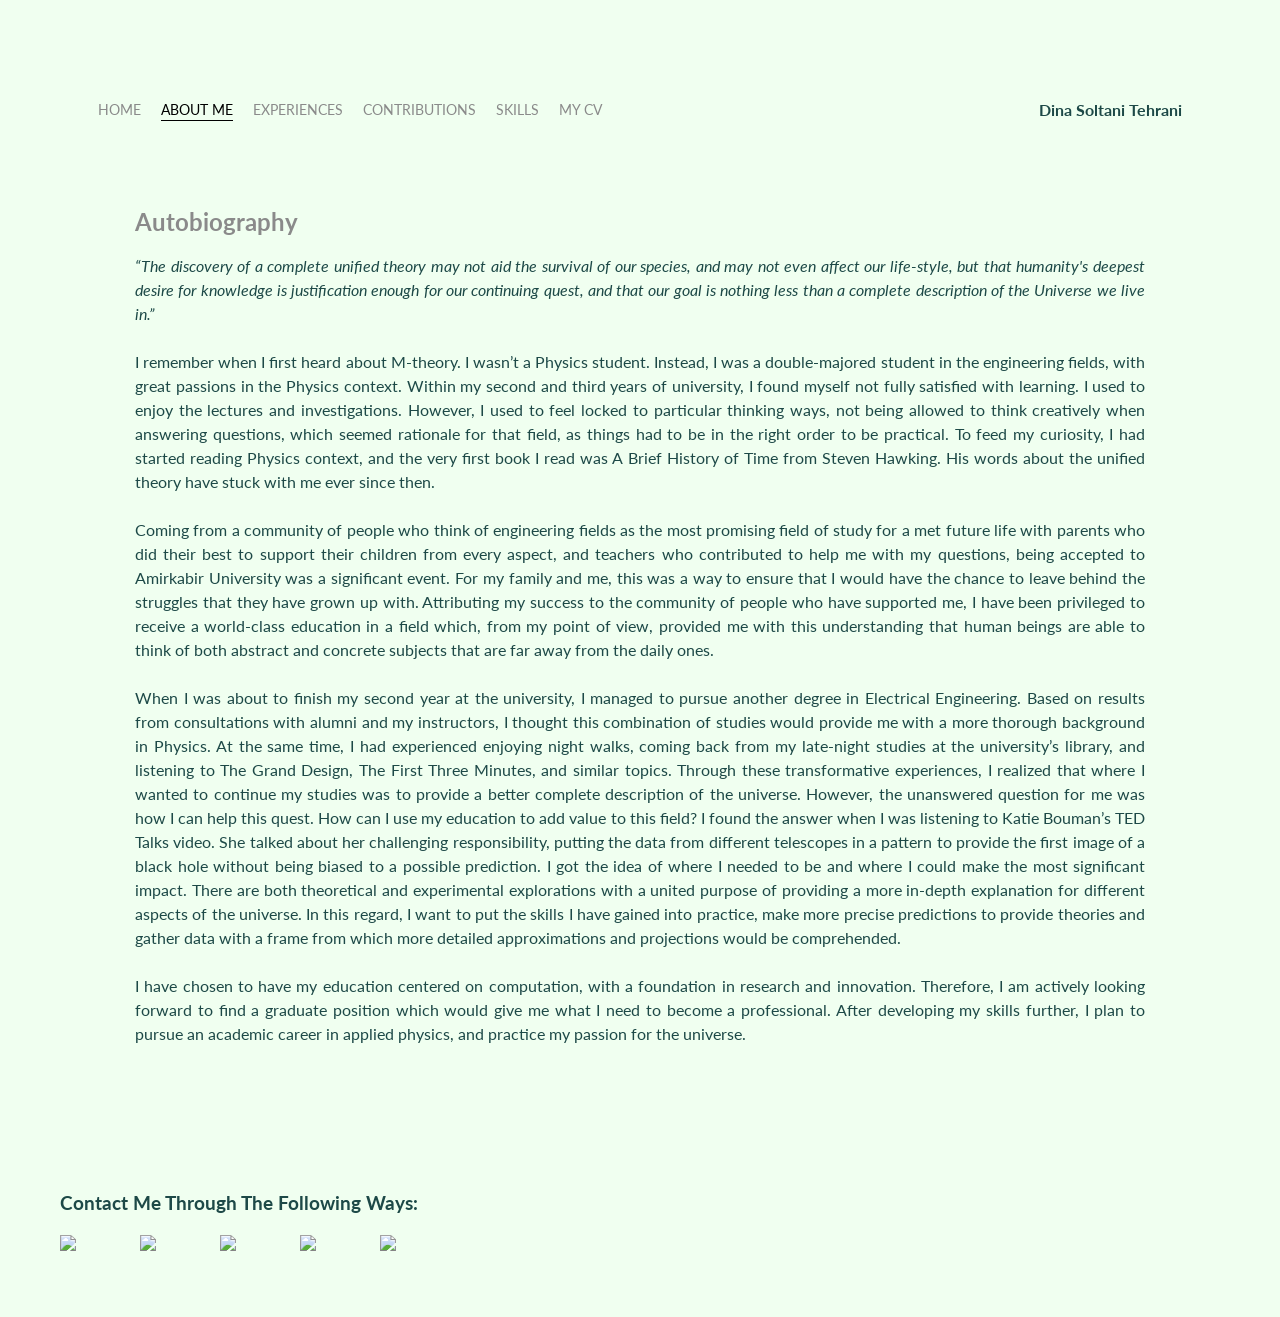
==== about.html @ 6b497a75 "Launching My Website" ====
<!DOCTYPE html>
<html lang="en">
  <head>
    <meta charset="UTF-8" />
    <title>About Me</title>
    <link
      href="https://fonts.googleapis.com/css?family=Lato"
      rel="stylesheet"
    />
    <link rel="stylesheet" href="styles.css" />
  </head>

  <body>
    <div class="container">
      <div class="nav-wrapper">
        <div class="left-side">
          <div class="nav-link-wrapper">
            <a href="index.html">Home</a>
          </div>

          <div class="nav-link-wrapper active-nav-link">
            <a href="about.html">About Me</a>
          </div>

          <div class="nav-link-wrapper">
            <a href="experiences.html">Experiences</a>
          </div>

          <div class="nav-link-wrapper">
            <a href="contributions.html">Contributions</a>
          </div>

          <div class="nav-link-wrapper">
            <a href="skills.html">Skills</a>
          </div>

          <div class="nav-link-wrapper">
            <a href="CV.pdf"> My CV</a>
          </div>
        </div>

        <div class="right-side">
          <div class="brand"><strong>Dina Soltani Tehrani</strong></div>
        </div>
      </div>

      <div class="content-wrapper">
        <div class="about-content-wrapper">
          <h2>Autobiography</h2>
          <p>
            <em>
              “The discovery of a complete unified theory may not aid the
              survival of our species, and may not even affect our life-style,
              but that humanity's deepest desire for knowledge is justification
              enough for our continuing quest, and that our goal is nothing less
              than a complete description of the Universe we live in.”</em
            >
            <br />
            <br />
            I remember when I first heard about M-theory. I wasn’t a Physics
            student. Instead, I was a double-majored student in the engineering
            fields, with great passions in the Physics context. Within my second
            and third years of university, I found myself not fully satisfied
            with learning. I used to enjoy the lectures and investigations.
            However, I used to feel locked to particular thinking ways, not
            being allowed to think creatively when answering questions, which
            seemed rationale for that field, as things had to be in the right
            order to be practical. To feed my curiosity, I had started reading
            Physics context, and the very first book I read was A Brief History
            of Time from Steven Hawking. His words about the unified theory have
            stuck with me ever since then. <br />
            <br />
            Coming from a community of people who think of engineering fields as
            the most promising field of study for a met future life with parents
            who did their best to support their children from every aspect, and
            teachers who contributed to help me with my questions, being
            accepted to Amirkabir University was a significant event. For my
            family and me, this was a way to ensure that I would have the chance
            to leave behind the struggles that they have grown up with.
            Attributing my success to the community of people who have supported
            me, I have been privileged to receive a world-class education in a
            field which, from my point of view, provided me with this
            understanding that human beings are able to think of both abstract
            and concrete subjects that are far away from the daily ones. <br />
            <br />
            When I was about to finish my second year at the university, I
            managed to pursue another degree in Electrical Engineering. Based on
            results from consultations with alumni and my instructors, I thought
            this combination of studies would provide me with a more thorough
            background in Physics. At the same time, I had experienced enjoying
            night walks, coming back from my late-night studies at the
            university’s library, and listening to The Grand Design, The First
            Three Minutes, and similar topics. Through these transformative
            experiences, I realized that where I wanted to continue my studies
            was to provide a better complete description of the universe.
            However, the unanswered question for me was how I can help this
            quest. How can I use my education to add value to this field? I
            found the answer when I was listening to Katie Bouman’s TED Talks
            video. She talked about her challenging responsibility, putting the
            data from different telescopes in a pattern to provide the first
            image of a black hole without being biased to a possible prediction.
            I got the idea of where I needed to be and where I could make the
            most significant impact. There are both theoretical and experimental
            explorations with a united purpose of providing a more in-depth
            explanation for different aspects of the universe. In this regard, I
            want to put the skills I have gained into practice, make more
            precise predictions to provide theories and gather data with a frame
            from which more detailed approximations and projections would be
            comprehended. <br />
            <br />
            I have chosen to have my education centered on computation, with a
            foundation in research and innovation. Therefore, I am actively
            looking forward to find a graduate position which would give me what
            I need to become a professional. After developing my skills further,
            I plan to pursue an academic career in applied physics, and practice
            my passion for the universe.
          </p>
        </div>
      </div>
    </div>
    <p><br /></p>
    <p><br /></p>
    <h3>Contact Me Through The Following Ways:</h3>

    <div class="contact">
      <a href="https://github.com/dinasoltani"
        ><img src="images/logos/github.png" height="40"
      /></a>
      <a href="https://www.linkedin.com/in/dina-soltani-t"
        ><img src="images/logos/linkedin.png" height="40"
      /></a>
      <a href="mailto:dsoltanit.w@gmail.com"
        ><img src="images/logos/email.png" height="40"
      /></a>
      <a href="https://github.com/dinasoltani"
        ><img src="images/logos/youtube.png" height="40"
      /></a>
      <a href="https://www.researchgate.net/profile/Dina-Soltani-Tehrani"
        ><img src="images/logos/rg.jpg" height="40"
      /></a>
    </div>
  </body>
</html>
---- styles.css ----
body {
  font-family: "Lato", sans-serif;
  font-size: medium;
  line-height: 150%;
  margin: 20px;
  padding: 40px;
  background-color: honeydew;
  text-align: justify;
  color: rgb(29, 73, 71);
}

body a {
  font-family: "Lato", sans-serif;
  color: black;
}

.article {
  display: grid;
  grid-template-columns: repeat(2, 700px);
  grid-gap: 50px;
}

.article img {
  width: 500px;
  height: 400px;
  object-fit: cover;
}

body h2 {
  color: #8a8a8a;
}

.container {
  display: grid;
  grid-template-columns: 1fr;
}

.nav-wrapper {
  display: flex;
  justify-content: space-between;
  padding: 38px;
}

.left-side {
  display: flex;
}

.nav-wrapper > .left-side > div {
  margin-right: 20px;
  text-transform: uppercase;
  font-size: 0.9rem;
}

.nav-link-wrapper {
  height: 22px;
  border-bottom: 1px solid transparent;
  transition: border-bottom 0.5s;
}

.active-nav-link {
  border-bottom: 1px solid black;
}

.active-nav-link a {
  color: black !important;
}

.nav-link-wrapper a {
  color: #8a8a8a;
  text-decoration: none;
  transition: color 0.5s;
}

.nav-link-wrapper:hover {
  border-bottom: 1px solid black;
}

.nav-link-wrapper a:hover {
  color: black;
}

.portfolio-items-wrapper {
  display: grid;
  grid-template-columns: repeat(3, 400px);
  grid-gap: 40px;
}

.portfolio-item-wrapper {
  position: relative;
}

.portfolio-img-background {
  background-size: cover;
  background-position: center;
  background-repeat: no-repeat;
  height: 350px;
  width: 100%;
}

.img-text-wrapper {
  position: absolute;
  top: 0;
  display: flex;
  flex-direction: column;
  justify-content: center;
  align-items: center;
  height: 100%;
  text-align: center;
  padding-left: 100px;
  padding-right: 100px;
}

.img-text-wrapper .subtitle {
  transition: 1s;
  color: transparent;
}

.image-blur {
  transition: 1s;
  filter: brightness(10%);
}

.img-text-wrapper:hover .subtitle {
  color: rgb(43, 117, 114);
  font-weight: 600;
}

.logo-wrapper img {
  width: 50%;
  margin-bottom: 20px;
}

.two-column-wrapper {
  display: grid;
  grid-template-columns: repeat(2, 580px);
}

.profile-image-wrapper img {
  border-style: double;
  width: 80%;
  border-radius: 0px;
}

.about-image-wrapper img {
  margin-left: 150px;
  margin-bottom: 20px;
  margin-top: 100px;
  width: 60%;
  border-radius: 50px;
}

.profile-content-wrapper {
  padding: 30px;
}

.profile-content-wrapper h1 {
  color: rgb(29, 73, 71);
}

.qout p {
  padding: 5px;
  padding-left: 100px;
  padding-right: 100px;
}

.about-content-wrapper {
  padding: 30px;
  padding-left: 75px;
  padding-right: 75px;
}

.profile-content-wrapper p {
  color: rgb(115, 125, 129);
}

.contact {
  display: grid;
  grid-template-columns: repeat(5, 60px);
  grid-gap: 20px;
}

.article p {
  font-size: 1rem;
  color: rgb(29, 73, 71);
}

.sectioning {
  font-size: 1rem;
  color: rgb(29, 73, 71);
}
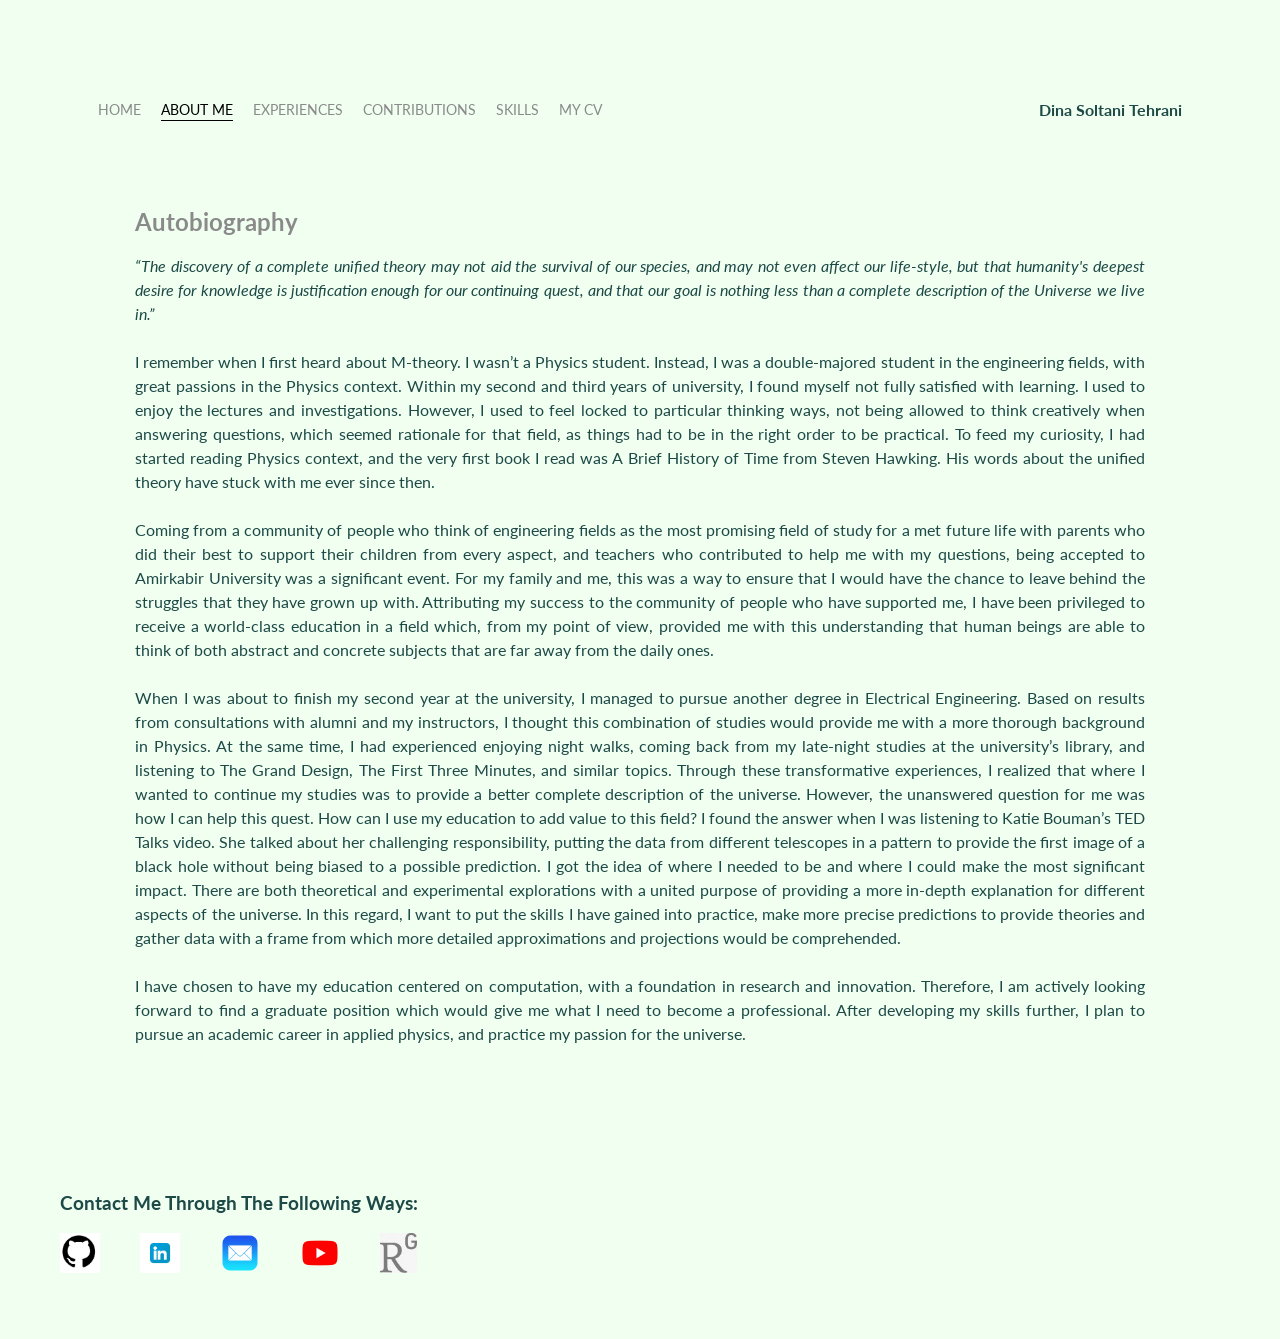
==== commit 7bc9e0a1: "Update about.html" ====
--- a/about.html
+++ b/about.html
@@ -132,7 +132,7 @@
       <a href="mailto:dsoltanit.w@gmail.com"
         ><img src="images/logos/email.png" height="40"
       /></a>
-      <a href="https://github.com/dinasoltani"
+      <a href="https://www.youtube.com/channel/UCRJ9ceJmwjW35Rqpu2liBdQ"
         ><img src="images/logos/youtube.png" height="40"
       /></a>
       <a href="https://www.researchgate.net/profile/Dina-Soltani-Tehrani"
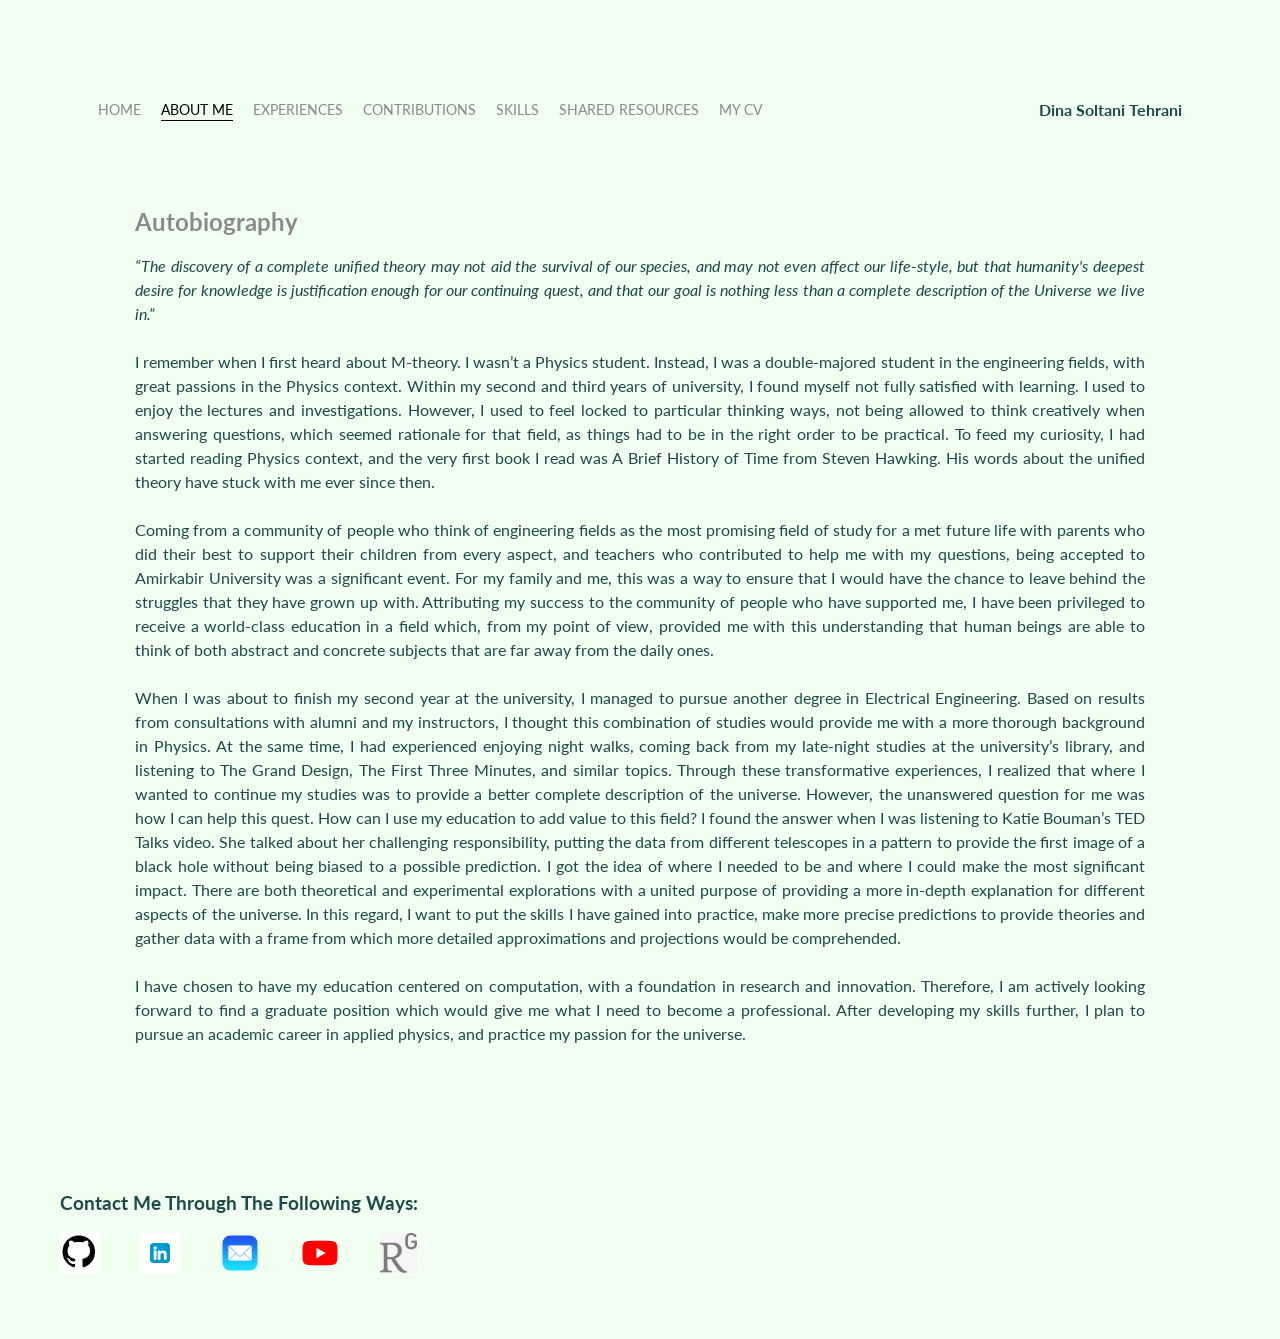
==== commit 89f200a1: "created the new archive page." ====
--- a/about.html
+++ b/about.html
@@ -32,6 +32,10 @@
 
           <div class="nav-link-wrapper">
             <a href="skills.html">Skills</a>
+          </div>
+
+          <div class="nav-link-wrapper">
+            <a href="archive.html">Shared Resources</a>
           </div>
 
           <div class="nav-link-wrapper">
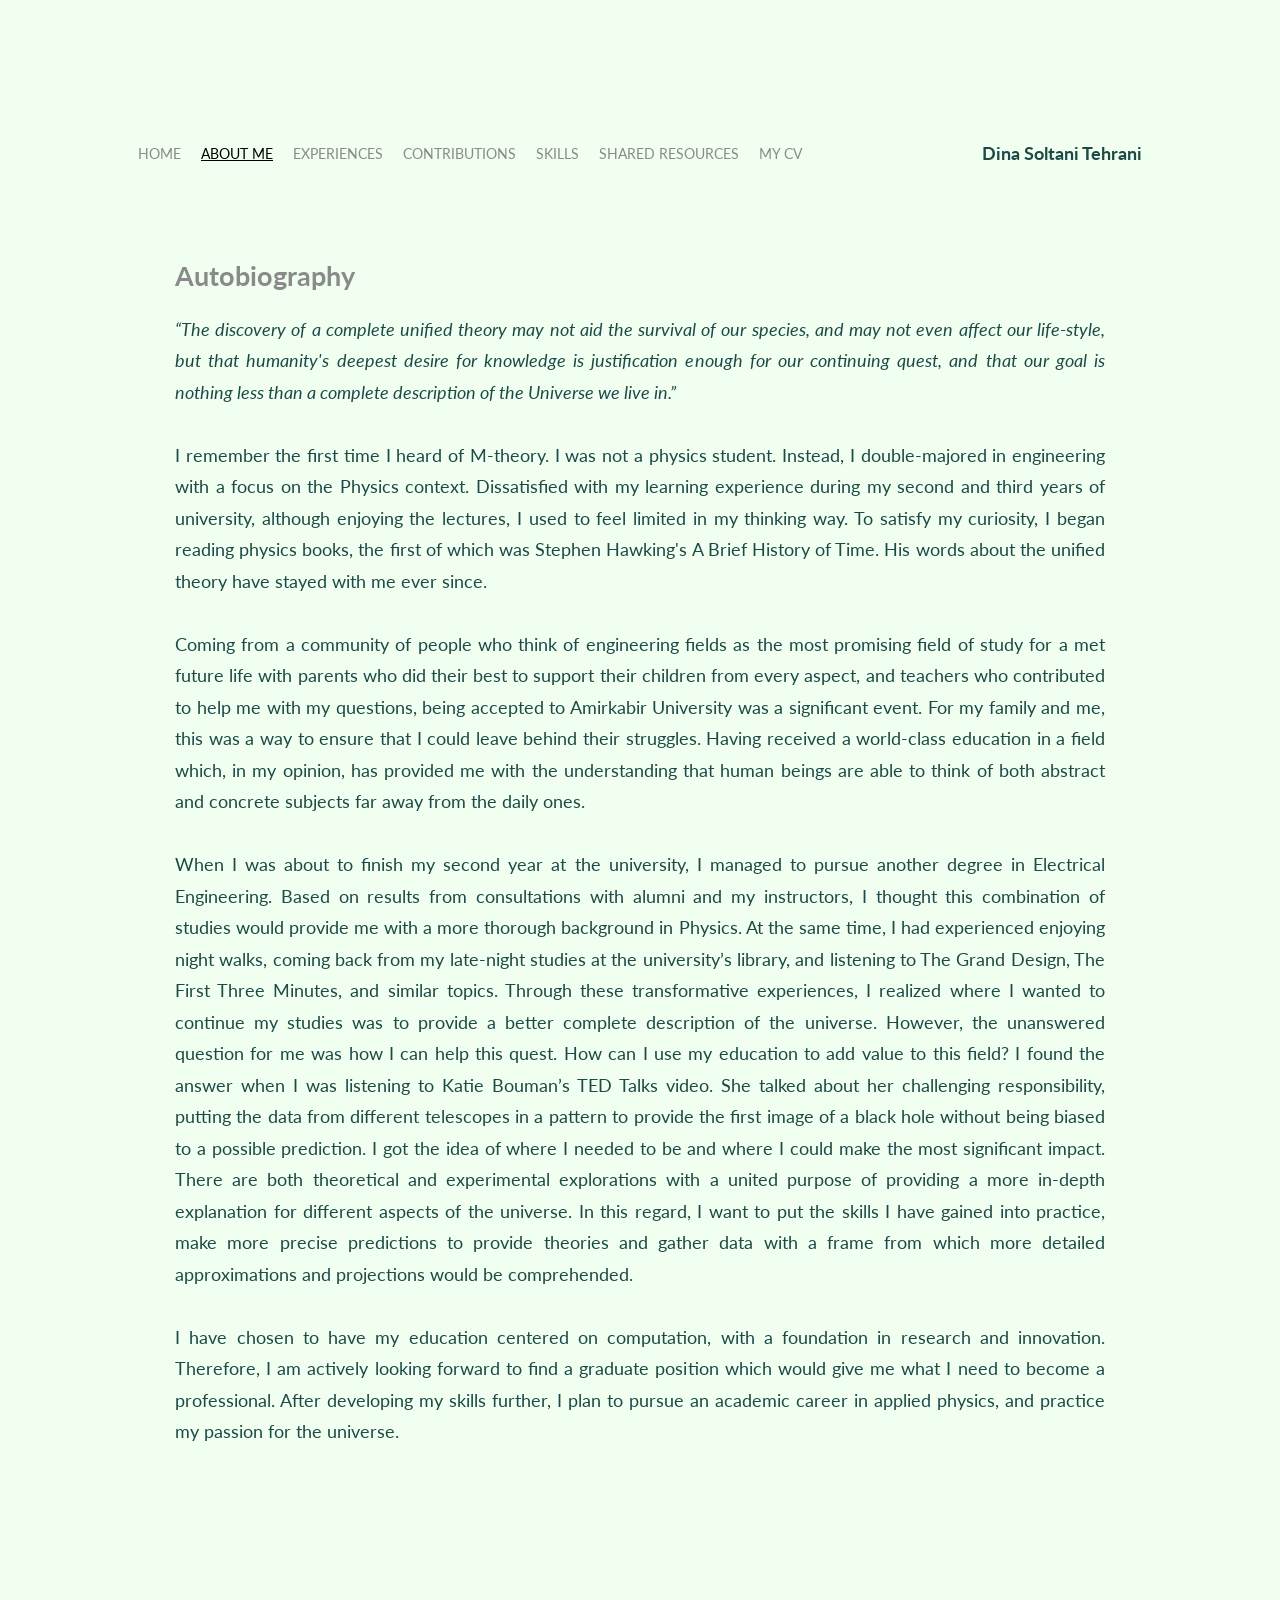
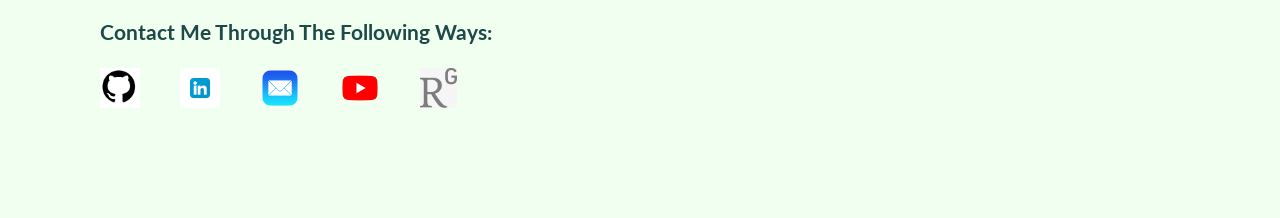
==== commit d5eb4ba5: "updated my personal website" ====
--- a/about.html
+++ b/about.html
@@ -61,31 +61,25 @@
             >
             <br />
             <br />
-            I remember when I first heard about M-theory. I wasn’t a Physics
-            student. Instead, I was a double-majored student in the engineering
-            fields, with great passions in the Physics context. Within my second
-            and third years of university, I found myself not fully satisfied
-            with learning. I used to enjoy the lectures and investigations.
-            However, I used to feel locked to particular thinking ways, not
-            being allowed to think creatively when answering questions, which
-            seemed rationale for that field, as things had to be in the right
-            order to be practical. To feed my curiosity, I had started reading
-            Physics context, and the very first book I read was A Brief History
-            of Time from Steven Hawking. His words about the unified theory have
-            stuck with me ever since then. <br />
+            I remember the first time I heard of M-theory. I was not a physics
+            student. Instead, I double-majored in engineering with a focus on
+            the Physics context. Dissatisfied with my learning experience during
+            my second and third years of university, although enjoying the
+            lectures, I used to feel limited in my thinking way. To satisfy my
+            curiosity, I began reading physics books, the first of which was
+            Stephen Hawking's A Brief History of Time. His words about the
+            unified theory have stayed with me ever since. <br />
             <br />
             Coming from a community of people who think of engineering fields as
             the most promising field of study for a met future life with parents
             who did their best to support their children from every aspect, and
             teachers who contributed to help me with my questions, being
             accepted to Amirkabir University was a significant event. For my
-            family and me, this was a way to ensure that I would have the chance
-            to leave behind the struggles that they have grown up with.
-            Attributing my success to the community of people who have supported
-            me, I have been privileged to receive a world-class education in a
-            field which, from my point of view, provided me with this
-            understanding that human beings are able to think of both abstract
-            and concrete subjects that are far away from the daily ones. <br />
+            family and me, this was a way to ensure that I could leave behind
+            their struggles. Having received a world-class education in a field
+            which, in my opinion, has provided me with the understanding that
+            human beings are able to think of both abstract and concrete
+            subjects far away from the daily ones. <br />
             <br />
             When I was about to finish my second year at the university, I
             managed to pursue another degree in Electrical Engineering. Based on
@@ -95,22 +89,22 @@
             night walks, coming back from my late-night studies at the
             university’s library, and listening to The Grand Design, The First
             Three Minutes, and similar topics. Through these transformative
-            experiences, I realized that where I wanted to continue my studies
-            was to provide a better complete description of the universe.
-            However, the unanswered question for me was how I can help this
-            quest. How can I use my education to add value to this field? I
-            found the answer when I was listening to Katie Bouman’s TED Talks
-            video. She talked about her challenging responsibility, putting the
-            data from different telescopes in a pattern to provide the first
-            image of a black hole without being biased to a possible prediction.
-            I got the idea of where I needed to be and where I could make the
-            most significant impact. There are both theoretical and experimental
-            explorations with a united purpose of providing a more in-depth
-            explanation for different aspects of the universe. In this regard, I
-            want to put the skills I have gained into practice, make more
-            precise predictions to provide theories and gather data with a frame
-            from which more detailed approximations and projections would be
-            comprehended. <br />
+            experiences, I realized where I wanted to continue my studies was to
+            provide a better complete description of the universe. However, the
+            unanswered question for me was how I can help this quest. How can I
+            use my education to add value to this field? I found the answer when
+            I was listening to Katie Bouman’s TED Talks video. She talked about
+            her challenging responsibility, putting the data from different
+            telescopes in a pattern to provide the first image of a black hole
+            without being biased to a possible prediction. I got the idea of
+            where I needed to be and where I could make the most significant
+            impact. There are both theoretical and experimental explorations
+            with a united purpose of providing a more in-depth explanation for
+            different aspects of the universe. In this regard, I want to put the
+            skills I have gained into practice, make more precise predictions to
+            provide theories and gather data with a frame from which more
+            detailed approximations and projections would be comprehended.
+            <br />
             <br />
             I have chosen to have my education centered on computation, with a
             foundation in research and innovation. Therefore, I am actively
--- a/styles.css
+++ b/styles.css
@@ -1,9 +1,9 @@
 body {
   font-family: "Lato", sans-serif;
-  font-size: medium;
-  line-height: 150%;
+  font-size: large;
+  line-height: 175%;
   margin: 20px;
-  padding: 40px;
+  padding: 80px;
   background-color: honeydew;
   text-align: justify;
   color: rgb(29, 73, 71);
